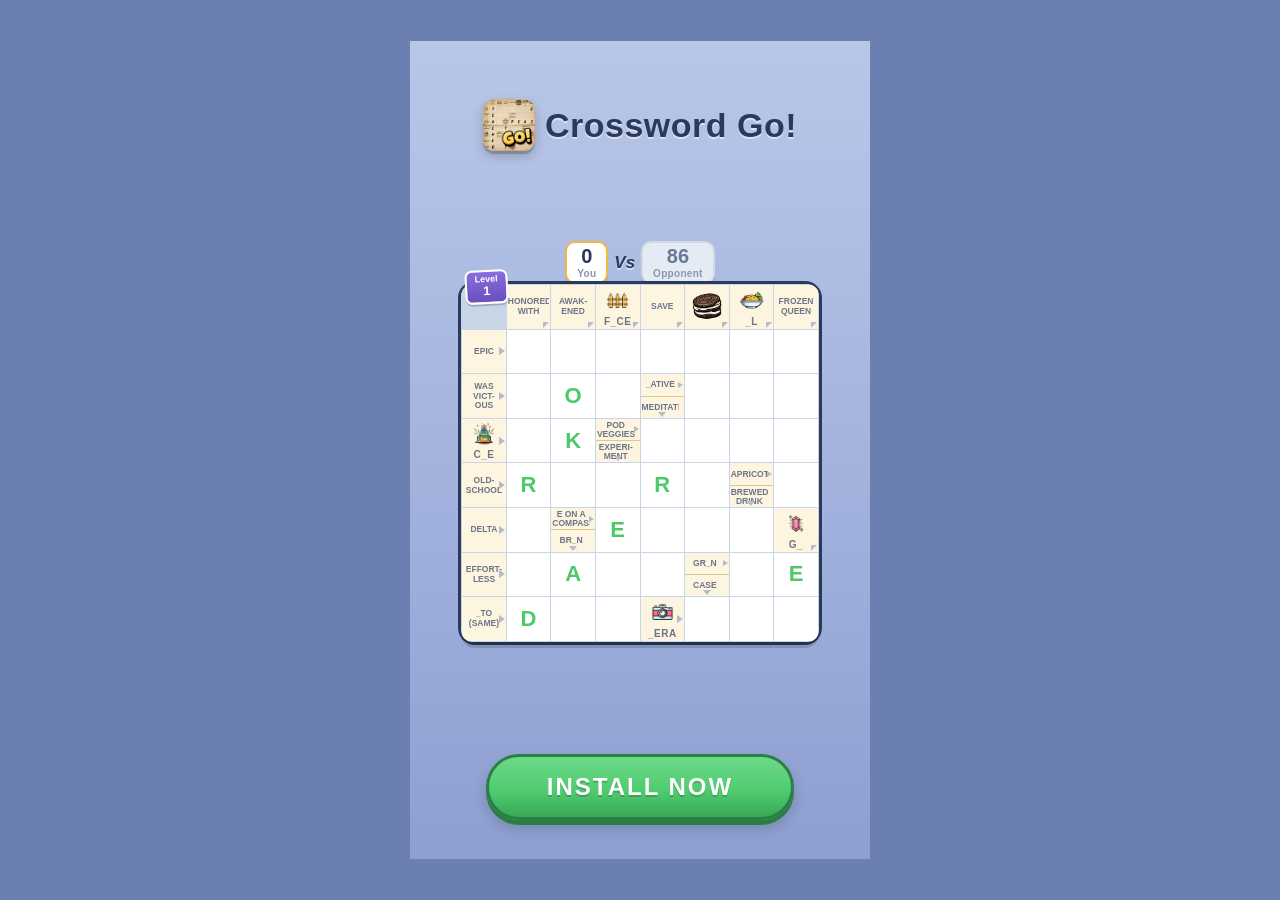
==== index.html @ e68d4ab0 "Fix v1 layout: bullet-proof intro video hide + bank/install gap - Intro overlay now defaults to disp" ====
<!doctype html>
<html lang="en">
<head>
<meta charset="utf-8">
<meta name="viewport" content="width=device-width, initial-scale=1, viewport-fit=cover, user-scalable=no">
<meta name="apple-mobile-web-app-capable" content="yes">
<title>Crossword Go</title>
<link rel="stylesheet" href="src/style.css">
</head>
<body>
<div id="app">
  <div id="stage">

    <!-- Top: just app icon + app name (compact branding strip) -->
    <div id="hud-top">
      <div class="brand">
        <img class="brand-logo" id="brand-logo" alt="" draggable="false">
        <div class="brand-name">Crossword Go!</div>
      </div>
    </div>

    <!-- Centered play area: score header → crossword grid → letter bank -->
    <div id="play-area">
      <div class="score-row">
        <div class="score-pill you">
          <div class="score-value" id="score-you">0</div>
          <div class="score-label">You</div>
        </div>
        <div class="vs">Vs</div>
        <div class="score-pill opp">
          <div class="score-value" id="score-opp">86</div>
          <div class="score-label">Opponent</div>
        </div>
      </div>
      <div id="grid-wrap">
        <div id="level-badge">Level<br><strong>1</strong></div>
        <div id="grid"></div>
      </div>
      <div id="bank"></div>
    </div>

    <!-- Persistent INSTALL NOW button (always visible — primary CTA) -->
    <button id="install-btn" aria-label="install">
      <span>INSTALL NOW</span>
    </button>

    <!-- Particle canvas overlay -->
    <canvas id="fx"></canvas>

    <!-- Tutorial finger -->
    <div id="finger" class="hidden">
      <svg viewBox="0 0 64 64" width="64" height="64">
        <path d="M22 18 L22 38 Q22 48 32 48 L40 48 Q48 48 48 40 L48 28 Q48 24 44 24 Q40 24 40 28 L40 22 Q40 18 36 18 Q32 18 32 22 L32 16 Q32 12 28 12 Q24 12 24 16 L24 32"
              fill="#fff8ea" stroke="#3a2410" stroke-width="2.5" stroke-linejoin="round"/>
        <path d="M24 16 Q24 14 26 14 Q28 14 28 16" stroke="#3a2410" stroke-width="1.5" fill="none"/>
      </svg>
    </div>

    <!-- Banners -->
    <div id="banner" class="hidden"></div>

    <!-- CTA overlay (final win-state takeover) -->
    <div id="cta" class="hidden">
      <div class="cta-card">
        <div class="cta-logo">Crossword <span>Go</span></div>
        <div class="cta-stars">★★★★★ <span class="rating">4.8</span></div>
        <div class="cta-social">10M+ players</div>
        <button id="cta-btn">DOWNLOAD FREE</button>
        <div class="cta-sub">Play 1000+ puzzles</div>
      </div>
    </div>

    <!-- Intro video overlay — plays once at boot, then the game starts.
         Default state: display:none (via base CSS). JS adds .active to show it
         only when an actual intro.mp4 is present. Drop a file at
         assets/video/intro.mp4 to enable; if missing, overlay stays hidden. -->
    <div id="intro-video">
      <video id="intro-video-el" muted playsinline preload="auto">
        <source src="assets/video/intro.mp4" type="video/mp4">
      </video>
      <button id="intro-skip" type="button" aria-label="skip intro">Skip ›</button>
    </div>

  </div>
</div>

<script type="module" src="src/main.js"></script>
</body>
</html>
---- src/style.css ----
/* Crossword Go playable — UI matching the real game (periwinkle + cream + gold tiles) */

* { box-sizing: border-box; margin: 0; padding: 0; -webkit-tap-highlight-color: transparent; user-select: none; }
html, body { width: 100%; height: 100%; overflow: hidden; touch-action: manipulation; background: #6b7fb0; font-family: -apple-system, BlinkMacSystemFont, "Nunito", "Segoe UI", Roboto, sans-serif; font-weight: 800; }

#app {
  position: fixed; inset: 0;
  display: flex; align-items: center; justify-content: center;
  background: #6b7fb0;
}

/* Portrait 9:16 letterbox — capped at phone-ish width so desktop preview matches mobile */
#stage {
  position: relative;
  width: min(100vw, calc(100vh * 9 / 16), 460px);
  aspect-ratio: 9 / 16;
  max-height: 100vh;
  background: linear-gradient(180deg, #b8c7e8 0%, #9eaedb 65%, #8d9fd0 100%);
  overflow: hidden;
  display: flex; flex-direction: column;
  justify-content: space-between;  /* hud-top → top, play-area → middle, install-btn → bottom */
  align-items: center;
  padding: 4% 4% 3%;
}

/* ---------- Top: just the brand (icon + app name), compact ---------- */
#hud-top {
  width: 100%;
  display: flex;
  flex-direction: column;
  align-items: center;
  padding: 2% 0 0;
  z-index: 3;
  min-width: 0;
  flex: 0 0 auto;
}

.brand {
  display: flex; align-items: center;
  gap: 10px;
}
.brand-logo {
  width: clamp(40px, 11vw, 52px);
  height: clamp(40px, 11vw, 52px);
  border-radius: 22%;
  box-shadow: 0 3px 0 rgba(0,0,0,0.18), 0 5px 12px rgba(0,0,0,0.2);
  object-fit: cover;
  display: block;
}
.brand-logo[src=""], .brand-logo:not([src]) { display: none; }
.brand-name {
  font-size: clamp(26px, 7.5vw, 34px);
  font-weight: 900;
  color: #2a3a5a;
  letter-spacing: 0.5px;
  text-shadow: 0 2px 0 rgba(255,255,255,0.5);
  line-height: 1;
}

/* Score pills — sits as a header above the grid */
.score-row {
  display: flex; align-items: center; justify-content: center;
  gap: 6px;
  min-width: 0;
  width: 100%;
}
.score-pill {
  background: #ffffff;
  border-radius: 10px;
  padding: 3px 10px 3px;
  text-align: center;
  border: 2px solid #f5b740;
  box-shadow: 0 2px 0 rgba(0,0,0,0.12);
  min-width: 0;
  flex: 0 1 auto;
}
.score-pill.opp {
  background: #e4ebf5;
  border-color: rgba(0,0,0,0.08);
}
.score-value {
  font-size: clamp(14px, 4.2vw, 20px);
  color: #2a3a5a;
  font-weight: 900;
  line-height: 1.05;
}
.score-pill.opp .score-value { color: #6a7a96; }
.score-label {
  font-size: clamp(8px, 2vw, 10px);
  color: #8a96b0;
  font-weight: 800;
  letter-spacing: 0.3px;
  margin-top: 1px;
}
.vs {
  font-size: clamp(13px, 3.6vw, 17px);
  font-weight: 900;
  color: #2a3a5a;
  font-style: italic;
  text-shadow: 0 2px 0 rgba(255,255,255,0.5);
  flex-shrink: 0;
}

/* ---------- Grid wrap + Level badge ---------- */
/* Play area: score header + grid + bank as one cohesive block, centered by
   stage's justify-content: space-between. */
#play-area {
  width: 100%;
  display: flex;
  flex-direction: column;
  align-items: center;
  gap: 2.5%;
  flex: 0 0 auto;
}

#grid-wrap {
  position: relative;
  width: 100%;
  aspect-ratio: 1 / 1;
  border-radius: 14px;
  background: #fff;
  box-shadow: 0 6px 0 rgba(0,0,0,0.15), 0 0 0 3px #2a3a5a;
  overflow: visible;
  flex: 0 0 auto;
}

#level-badge {
  position: absolute;
  left: 4px; top: -14px;
  background: linear-gradient(180deg, #8a6ddf 0%, #6a4dbf 100%);
  color: #fff;
  font-size: clamp(7px, 1.7vw, 9px);
  font-weight: 800;
  padding: 3px 8px 4px;
  border-radius: 7px;
  text-align: center;
  border: 2px solid #fff;
  box-shadow: 0 2px 0 rgba(0,0,0,0.2);
  transform: rotate(-3deg);
  z-index: 3;
  line-height: 1;
}
#level-badge strong { font-size: 1.4em; display: block; margin-top: 1px; }

#grid {
  position: absolute; inset: 0;
  display: grid;
  /* minmax(0, 1fr) forces equal columns regardless of cell content min-width — prevents overflow */
  grid-template-columns: repeat(8, minmax(0, 1fr));
  grid-template-rows: repeat(8, minmax(0, 1fr));
  gap: 1px;
  background: #c8d4e8;
  padding: 1px;
  border-radius: 12px;
  overflow: hidden;
}

/* Particle canvas overlay covers stage */
#fx {
  position: absolute; inset: 0;
  pointer-events: none;
  width: 100%; height: 100%;
  z-index: 20;
}

/* ---------- Cells ---------- */
.cell {
  position: relative;
  background: #ffffff;
  display: flex; align-items: center; justify-content: center;
  font-weight: 900;
  font-size: clamp(14px, 4.2vw, 22px);
  color: #1f2a44;
  transition: background-color 120ms ease;
  /* Critical: must allow shrinking inside the grid track to honor minmax(0, 1fr) */
  min-width: 0; min-height: 0;
  overflow: hidden;
}
.cell.empty   { background: #ffffff; }
.cell.block   { background: transparent; }
.cell.clue-text, .cell.clue-icon {
  background: #fdf5e0;
  font-size: clamp(5.5px, 1.45vw, 8.5px);
  font-weight: 800;
  color: #6c7588;
  line-height: 1.05;
  text-align: center;
  padding: 2px 1px;
  text-transform: uppercase;
  letter-spacing: 0;
}
.cell.clue-text { flex-direction: column; }
.cell.clue-icon {
  padding: 2px;
  font-size: 0;
  display: flex; flex-direction: column; align-items: center; justify-content: center;
}
.cell.clue-icon .icon-wrap { flex: 1; width: 100%; display: flex; align-items: center; justify-content: center; min-height: 0; }
.cell.clue-icon svg,
.cell.clue-icon .icon-img { width: 100%; height: 100%; max-height: 100%; display: block; object-fit: contain; }
.cell.clue-icon .clue-hint {
  font-size: clamp(7px, 1.7vw, 10px);
  font-weight: 800;
  color: #6c7588;
  letter-spacing: 0.5px;
  margin-top: 1px;
  line-height: 1;
}

/* Multi-line clue: each spec line renders as one row — never wraps further.
   If a single spec line is too wide for the cell, it gets clipped (intentional —
   we control breakpoints via config, not via the browser). */
.cell.clue-text .clue-line {
  display: block;
  white-space: nowrap;
  overflow: hidden;
  max-width: 100%;
}
.cell.clue-text .clue-line + .clue-line {
  margin-top: 1px;
}

/* Multi-clue cell: two clues stacked vertically with a divider line.
   Each part has its own direction arrow. */
.cell.clue-text.multi {
  padding: 0;
  flex-direction: column;
  align-items: stretch;
  justify-content: stretch;
}
.cell.clue-text .clue-part {
  flex: 1 1 0;
  display: flex; flex-direction: column;
  align-items: center; justify-content: center;
  padding: 2px 5px 2px 1px;
  position: relative;
  width: 100%;
  min-height: 0;
  overflow: hidden;
}
.cell.clue-text .clue-part + .clue-part {
  border-top: 1px solid #d9c98a;
}
.cell.clue-text .clue-part.clue-right::after {
  content: "";
  position: absolute;
  right: 1px; top: 50%;
  transform: translateY(-50%);
  width: 0; height: 0;
  border-style: solid;
  border-width: 3px 0 3px 5px;
  border-color: transparent transparent transparent #b4bccc;
  pointer-events: none;
}
.cell.clue-text .clue-part.clue-down::after {
  content: "";
  position: absolute;
  bottom: 1px; left: 50%;
  transform: translateX(-50%);
  width: 0; height: 0;
  border-style: solid;
  border-width: 5px 4px 0 4px;
  border-color: #b4bccc transparent transparent transparent;
  pointer-events: none;
}

/* Direction triangle markers on clue cells (filled corner arrow) */
.cell.clue-down::after,
.cell.clue-right::after {
  content: "";
  position: absolute;
  width: 0; height: 0;
  border-style: solid;
  pointer-events: none;
}
.cell.clue-down::after {
  bottom: 1px; right: 1px;
  border-width: 6px 6px 0 0;
  border-color: #b4bccc transparent transparent transparent;
}
.cell.clue-right::after {
  top: 50%; right: 1px;
  transform: translateY(-50%);
  border-width: 4px 0 4px 6px;
  border-color: transparent transparent transparent #b4bccc;
}

/* Letter states */
.cell.placed   { background: #ffffff; color: #1f2a44; animation: cellPop 320ms cubic-bezier(0.25, 1.5, 0.5, 1); }
.cell.target   { background: #e4e8f5; }
.cell.target.empty { background: #e4e8f5; }
/* Solved cell inside a target row — gold gradient + green outer ring (continuous along the row) */
.cell.target.placed {
  background: linear-gradient(180deg, #ffd866 0%, #f5b740 55%, #e89c20 100%);
  color: #2a1a08;
  box-shadow: inset 0 0 0 1px rgba(154, 90, 42, 0.6), 0 0 0 2px #6ed98a;
  z-index: 2;
}

/* Spotlight: while solving, dim every cell that isn't in the active target's ROW.
   That keeps adjacent hints + clue cells readable so the user can see context,
   while still dramatically focusing attention on the row to fill. */
#grid.solving .cell:not(.active-row) {
  opacity: 0.4;
  transition: opacity 240ms ease;
}
#grid.solving .cell.active-row {
  opacity: 1;
  transition: opacity 240ms ease;
}
/* Active EMPTY target cells get a soft pulse so the gaps stand out even more. */
#grid.solving .cell.active-target.empty {
  background: #cdd9f4;
  animation: activePulse 1.4s ease-in-out infinite;
}
@keyframes activePulse {
  0%, 100% { box-shadow: inset 0 0 0 0 rgba(72, 110, 220, 0); }
  50%      { box-shadow: inset 0 0 0 3px rgba(72, 110, 220, 0.55); }
}
.cell.hint     { color: #4ec96a; }
.cell.wrong    { background: #ffb4b4 !important; animation: cellShake 320ms ease; }
.cell.cascade-hit { background: #d4f5dc; color: #2a8044; animation: cellCascade 420ms cubic-bezier(0.25, 1.6, 0.5, 1); }
.cell.row-glow { background: #fff2a8; }

/* +N corner badge floating on target row's last cell */
.corner-badge {
  position: absolute;
  top: -4px; right: -8px;
  background: #4ec96a;
  color: #fff;
  font-size: clamp(10px, 2.6vw, 14px);
  font-weight: 900;
  padding: 1px 6px;
  border-radius: 8px;
  border: 2px solid #fff;
  box-shadow: 0 2px 0 #2a8044;
  z-index: 4;
  opacity: 0;
  transform: scale(0.4) rotate(-12deg);
  transition: opacity 280ms ease, transform 280ms cubic-bezier(0.25, 1.6, 0.5, 1);
}
.corner-badge.show { opacity: 1; transform: scale(1) rotate(0deg); }

@keyframes cellPop {
  0%   { transform: scale(0.4); opacity: 0; }
  60%  { transform: scale(1.18); opacity: 1; }
  100% { transform: scale(1); }
}
@keyframes cellCascade {
  0%   { transform: scale(0.3) rotate(-8deg); background: #8ee2a0; }
  50%  { transform: scale(1.2); }
  100% { transform: scale(1); }
}
@keyframes cellShake {
  0%, 100% { transform: translateX(0); }
  20% { transform: translateX(-4px); }
  40% { transform: translateX(4px); }
  60% { transform: translateX(-3px); }
  80% { transform: translateX(3px); }
}

/* ---------- Letter bank ---------- */
#bank {
  width: 100%;
  display: flex; align-items: center; justify-content: center;
  gap: 1.4%;
  padding: 2% 1% 0;
  flex: 0 0 auto;
  z-index: 2;
  flex-wrap: nowrap;
  min-height: 0;
}
.tile {
  /* Sized to fit up to 8 tiles in a row inside the capped stage */
  flex: 0 0 auto;
  width: clamp(30px, 9.5vw, 46px);
  aspect-ratio: 1;
  background: linear-gradient(180deg, #ffe79a 0%, #f5b740 60%, #e89c20 100%);
  border: 3px solid #9a5a2a;
  border-radius: 9px;
  box-shadow:
    0 4px 0 #9a5a2a,
    0 6px 10px rgba(0,0,0,0.18),
    inset 0 -3px 0 rgba(0,0,0,0.12),
    inset 0 2px 0 rgba(255,255,255,0.4);
  display: flex; align-items: center; justify-content: center;
  font-size: clamp(15px, 4.6vw, 24px);
  font-weight: 900;
  color: #3a2614;
  cursor: pointer;
  text-shadow: 0 1px 0 rgba(255,255,255,0.3);
  transition: transform 100ms ease, opacity 160ms ease;
}
.tile.gone { transform: scale(0); opacity: 0; pointer-events: none; }
.tile.bot-hand { transform: translateY(-12px) scale(1.05); }
.tile.dragging-src { opacity: 0.18; }
.tile:active { transform: translateY(3px); box-shadow: 0 2px 0 #9a5a2a, 0 4px 6px rgba(0,0,0,0.18); }

/* Bank refresh entrance/exit */
.tile.enter { transform: translateY(40px) scale(0.6); opacity: 0; transition: transform 320ms cubic-bezier(0.25, 1.6, 0.5, 1), opacity 200ms ease; }
.tile.exit  { transform: translateY(-40px) scale(0.4); opacity: 0; transition: transform 220ms ease, opacity 200ms ease; }

/* Ghost tile follows pointer / demos */
.tile.ghost {
  position: fixed;
  pointer-events: none;
  z-index: 100;
  transform: scale(1.15) translateY(-6px);
  transition: transform 80ms ease;
  filter: drop-shadow(0 10px 12px rgba(0,0,0,0.35));
}
.tile.ghost.demo { opacity: 0.85; z-index: 28; }

/* Hover highlight on cell while dragging over */
.cell.letter.hover {
  background: #fff2a8 !important;
  box-shadow: inset 0 0 0 4px #6ed98a;
  transition: none;
}

/* ---------- Persistent INSTALL NOW button (primary CTA, pinned to bottom) ---------- */
#install-btn {
  display: block;
  width: 86%;
  margin: clamp(8px, 2.5vw, 16px) auto 0;   /* explicit gap above so it can't touch the bank */
  padding: clamp(11px, 3vw, 16px) clamp(12px, 4vw, 18px);
  font-size: clamp(18px, 5.4vw, 24px);
  font-weight: 900;
  color: #fff;
  background: linear-gradient(180deg, #6ed98a 0%, #4fcc70 55%, #3aa858 100%);
  border: 3px solid #2a8044;
  border-radius: 999px;
  box-shadow: 0 5px 0 #2a8044, 0 8px 14px rgba(0,0,0,0.18);
  letter-spacing: 2px;
  cursor: pointer;
  z-index: 3;
  animation: installPulse 1.2s ease-in-out infinite;
  text-shadow: 0 2px 0 rgba(0,0,0,0.18);
  flex: 0 0 auto;
}
#install-btn:active {
  transform: translateY(3px);
  box-shadow: 0 2px 0 #2a8044, 0 4px 6px rgba(0,0,0,0.18);
}
@keyframes installPulse {
  0%, 100% { transform: scale(1); }
  50%      { transform: scale(1.03); }
}

/* ---------- Tutorial finger ---------- */
#finger {
  position: absolute;
  width: 64px; height: 64px;
  pointer-events: none;
  z-index: 30;
  transition: none;
  filter: drop-shadow(0 4px 5px rgba(0,0,0,0.35));
  transform-origin: 30% 10%;
  animation: fingerTap 0.9s ease-in-out infinite;
}
#finger.hidden { display: none; }
@keyframes fingerTap {
  0%, 100% { transform: translate(-30%, -10%) scale(1); }
  50%      { transform: translate(-30%, -10%) scale(0.9); }
}

/* ---------- Banners ---------- */
#banner {
  position: absolute; left: 50%; top: 38%;
  transform: translate(-50%, -50%);
  font-size: clamp(20px, 6.5vw, 34px);
  font-weight: 900;
  color: #fff;
  text-shadow:
    -2.5px -2.5px 0 #c8742a, 2.5px -2.5px 0 #c8742a, -2.5px 2.5px 0 #c8742a, 2.5px 2.5px 0 #c8742a,
    0 5px 0 rgba(0,0,0,0.35);
  letter-spacing: 2px;
  text-align: center;
  z-index: 40;
  animation: bannerIn 480ms cubic-bezier(0.2, 1.6, 0.4, 1);
  white-space: normal;
  max-width: 88%;
  line-height: 1.05;
}
#banner.hidden { display: none; }
#banner .sub {
  display: block; font-size: 0.45em; margin-top: 0.4em; letter-spacing: 4px;
}
@keyframes bannerIn {
  0%   { transform: translate(-50%, -50%) scale(0.3) rotate(-6deg); opacity: 0; }
  60%  { transform: translate(-50%, -50%) scale(1.05) rotate(1.5deg); opacity: 1; }
  100% { transform: translate(-50%, -50%) scale(1) rotate(0deg); }
}

/* ---------- +N popups ---------- */
.pop {
  position: absolute;
  pointer-events: none;
  font-size: clamp(16px, 4.5vw, 28px);
  font-weight: 900;
  color: #4ec96a;
  text-shadow: -2px -2px 0 #fff, 2px -2px 0 #fff, -2px 2px 0 #fff, 2px 2px 0 #fff, 0 4px 0 rgba(0,0,0,0.25);
  z-index: 25;
  animation: popFloat 900ms ease-out forwards;
}
@keyframes popFloat {
  0%   { transform: translate(-50%, -50%) scale(0.4); opacity: 0; }
  25%  { transform: translate(-50%, -90%) scale(1.2); opacity: 1; }
  100% { transform: translate(-50%, -160%) scale(1); opacity: 0; }
}

/* ---------- CTA overlay ---------- */
#cta {
  position: absolute; inset: 0;
  background: rgba(20, 32, 60, 0.55);
  display: flex; align-items: center; justify-content: center;
  z-index: 50;
  animation: ctaFadeIn 280ms ease;
  cursor: pointer;
}
#cta.hidden { display: none; }
@keyframes ctaFadeIn { from { opacity: 0; } to { opacity: 1; } }
.cta-card {
  width: 80%;
  background: #fff8ea;
  border-radius: 22px;
  padding: 8% 6%;
  text-align: center;
  border: 4px solid #2a3a5a;
  box-shadow: 0 8px 0 rgba(0,0,0,0.3);
  animation: ctaPop 380ms cubic-bezier(0.2, 1.6, 0.4, 1);
}
@keyframes ctaPop {
  0%   { transform: scale(0.5); }
  60%  { transform: scale(1.06); }
  100% { transform: scale(1); }
}
.cta-logo { font-size: clamp(22px, 6vw, 34px); font-weight: 900; color: #2a3a5a; }
.cta-logo span { color: #f5b740; }
.cta-logo-img { width: 70%; max-height: 80px; object-fit: contain; display: block; margin: 0 auto; }
.cta-app-icon {
  width: clamp(72px, 22vw, 110px); height: clamp(72px, 22vw, 110px);
  border-radius: 22%;
  display: block; margin: 0 auto 10px;
  box-shadow: 0 4px 0 rgba(0,0,0,0.2), 0 6px 16px rgba(0,0,0,0.2);
  object-fit: cover;
}
.cta-stars { color: #f5b740; font-size: clamp(16px, 4vw, 22px); margin-top: 6px; font-weight: 800; }
.cta-stars .rating { color: #444; margin-left: 6px; }
.cta-social { color: #555; font-size: clamp(11px, 2.6vw, 14px); margin-top: 4px; }
#cta-btn {
  display: block; width: 100%;
  margin-top: 16px;
  padding: 5% 0;
  font-size: clamp(18px, 5.5vw, 26px);
  font-weight: 900;
  color: #fff;
  background: linear-gradient(180deg, #6ed98a 0%, #4fcc70 60%, #3aa858 100%);
  border: 3px solid #2a8044;
  border-radius: 14px;
  box-shadow: 0 5px 0 #2a8044;
  letter-spacing: 2px;
  cursor: pointer;
  animation: ctaPulse 1.1s ease-in-out infinite;
}
#cta-btn:active { transform: translateY(3px); box-shadow: 0 2px 0 #2a8044; }
@keyframes ctaPulse {
  0%, 100% { transform: scale(1); }
  50%      { transform: scale(1.04); }
}
.cta-sub { color: #777; font-size: clamp(10px, 2.4vw, 13px); margin-top: 10px; }

/* Shake whole stage on bot wrong */
#stage.shake { animation: stageShake 360ms ease; }
@keyframes stageShake {
  0%, 100% { transform: translateX(0); }
  15%      { transform: translateX(-6px) rotate(-0.5deg); }
  30%      { transform: translateX(6px) rotate(0.5deg); }
  45%      { transform: translateX(-5px); }
  60%      { transform: translateX(5px); }
  80%      { transform: translateX(-3px); }
}

/* ---------- Intro video overlay ----------
   Hidden by default (display: none). JS adds .active to reveal — this way the
   skip button can never leak through before JS runs or if the video file is
   missing. */
#intro-video { display: none; }
#intro-video.active {
  display: flex;
  position: absolute; inset: 0;
  z-index: 100;
  background: #000;
  align-items: center; justify-content: center;
  overflow: hidden;
  cursor: pointer;
}
#intro-video-el {
  width: 100%; height: 100%;
  object-fit: cover;
  display: block;
  background: #000;
}
#intro-skip {
  position: absolute;
  bottom: 4%; right: 4%;
  z-index: 101;
  background: rgba(0,0,0,0.5);
  color: #fff;
  border: 2px solid rgba(255,255,255,0.7);
  border-radius: 999px;
  padding: 6px 14px;
  font-size: clamp(12px, 3vw, 14px);
  font-weight: 800;
  letter-spacing: 1px;
  cursor: pointer;
  font-family: inherit;
}
#intro-skip:active { transform: translateY(1px); }
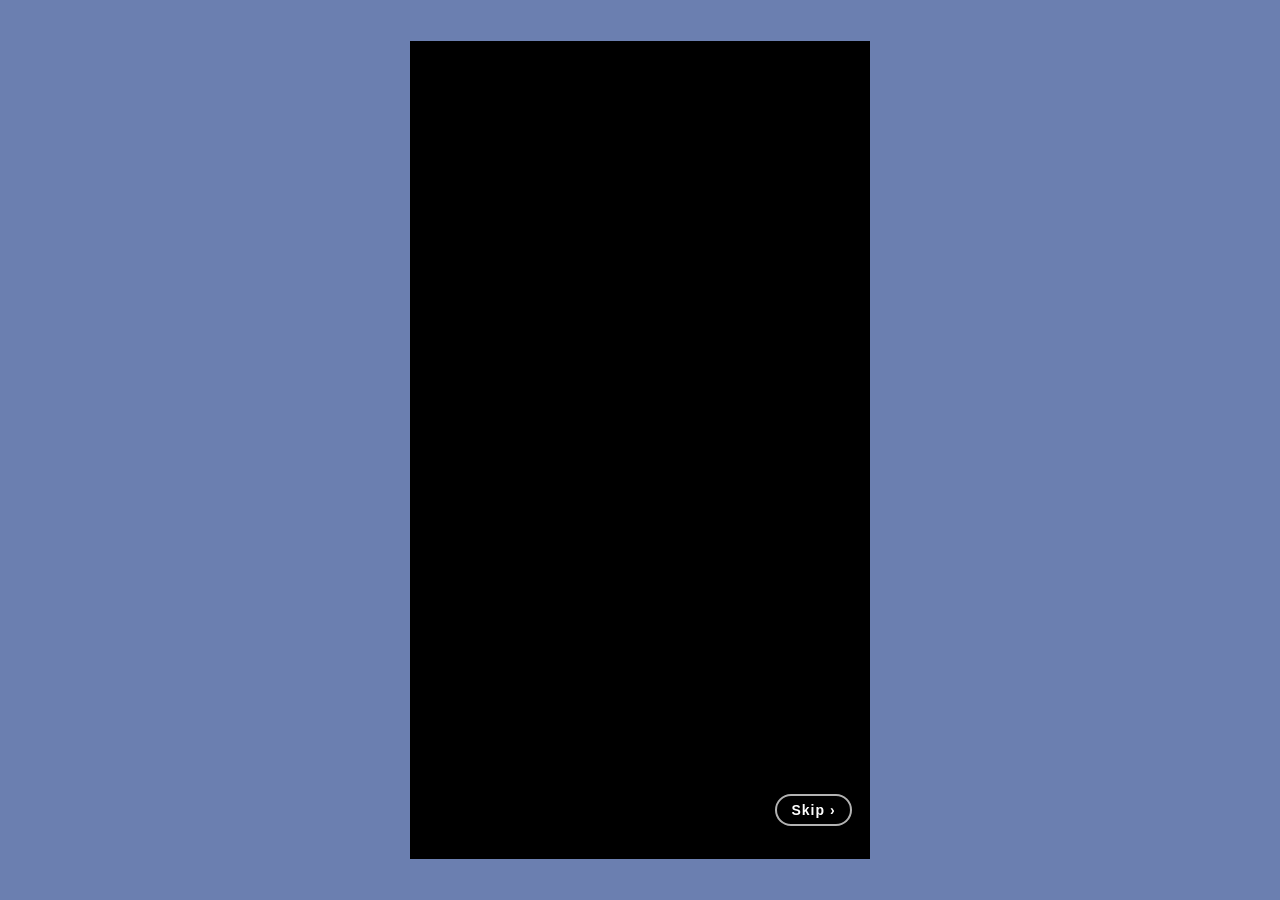
==== commit e97cc3e4: "Add loading screen + optimized intro video - Loading screen overlay on both variants — fades out as " ====
--- a/index.html
+++ b/index.html
@@ -5,11 +5,27 @@
 <meta name="viewport" content="width=device-width, initial-scale=1, viewport-fit=cover, user-scalable=no">
 <meta name="apple-mobile-web-app-capable" content="yes">
 <title>Crossword Go</title>
+<script>
+  // Variant router: ?variant=snake → snake folder. Runs BEFORE styles/scripts load.
+  (function () {
+    var p = new URLSearchParams(location.search);
+    if (p.get('variant') === 'snake') {
+      var base = location.pathname.replace(/[^\/]*$/, '');
+      location.replace(base + 'snake/' + location.hash);
+    }
+  })();
+</script>
 <link rel="stylesheet" href="src/style.css">
 </head>
 <body>
 <div id="app">
   <div id="stage">
+
+    <!-- Initial loading screen — shown until assets are ready, then faded out. -->
+    <div id="loading-screen">
+      <div class="loader-spinner"></div>
+      <div class="loader-label">LOADING</div>
+    </div>
 
     <!-- Top: just app icon + app name (compact branding strip) -->
     <div id="hud-top">
--- a/src/style.css
+++ b/src/style.css
@@ -617,3 +617,39 @@
   font-family: inherit;
 }
 #intro-skip:active { transform: translateY(1px); }
+
+/* ---------- Initial loading screen ----------
+   Visible by default; JS adds .done to fade it out once assets are ready. */
+#loading-screen {
+  position: absolute; inset: 0;
+  z-index: 200;
+  background: linear-gradient(180deg, #6b7fb0 0%, #4a5e90 100%);
+  display: flex;
+  flex-direction: column;
+  align-items: center;
+  justify-content: center;
+  gap: 18px;
+  transition: opacity 320ms ease;
+}
+#loading-screen.done {
+  opacity: 0;
+  pointer-events: none;
+}
+.loader-spinner {
+  width: 56px;
+  height: 56px;
+  border: 5px solid rgba(255,255,255,0.22);
+  border-top-color: #f5b740;
+  border-radius: 50%;
+  animation: loaderSpin 0.9s linear infinite;
+}
+@keyframes loaderSpin {
+  to { transform: rotate(360deg); }
+}
+.loader-label {
+  color: #fff;
+  font-weight: 900;
+  font-size: clamp(14px, 4vw, 18px);
+  letter-spacing: 4px;
+  text-shadow: 0 2px 0 rgba(0,0,0,0.18);
+}
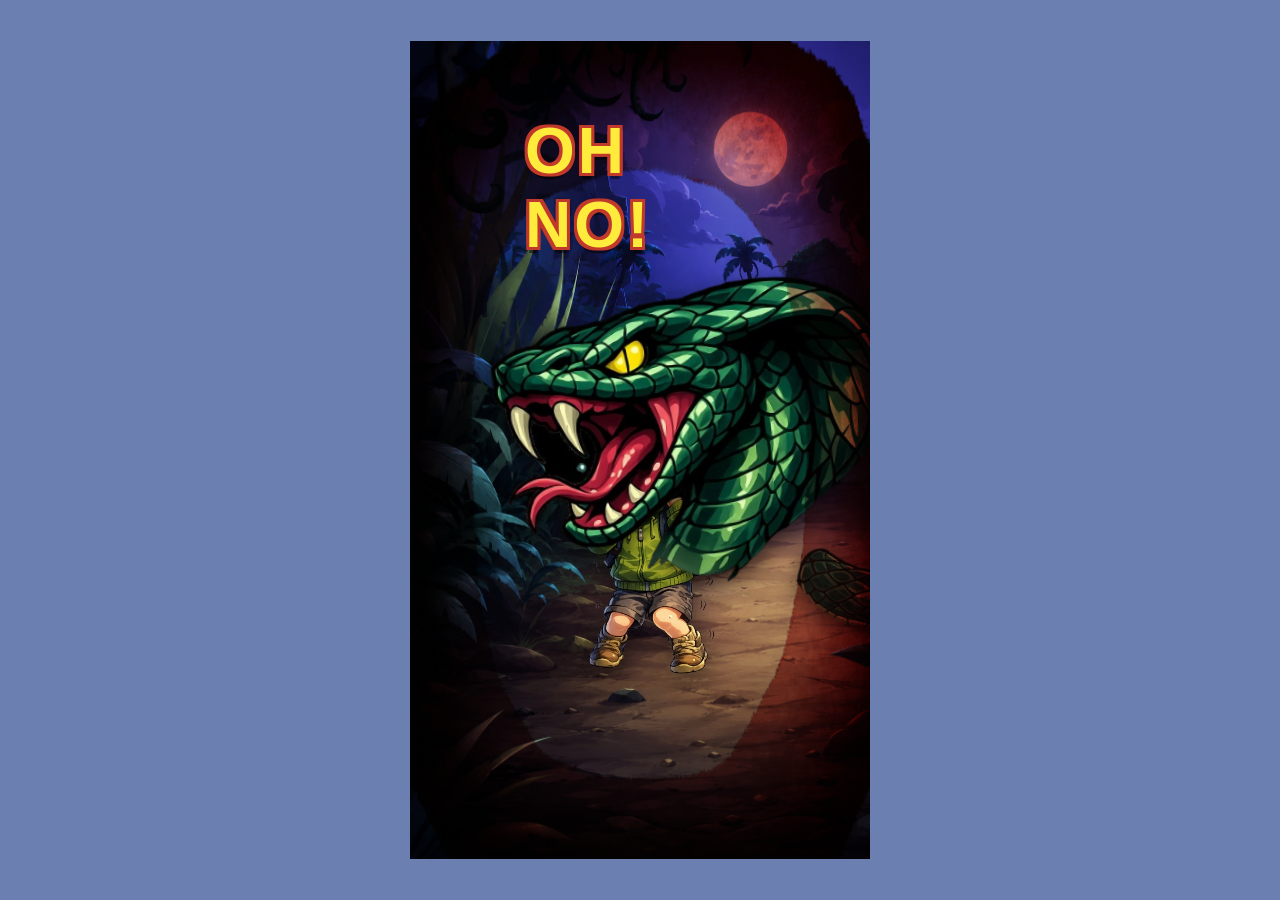
==== commit 699820a1: "Add loading screen to snake variant Mirrors deploy e97cc3e — initial loader fades out as soon as det" ====
--- a/index.html
+++ b/index.html
@@ -5,34 +5,58 @@
 <meta name="viewport" content="width=device-width, initial-scale=1, viewport-fit=cover, user-scalable=no">
 <meta name="apple-mobile-web-app-capable" content="yes">
 <title>Crossword Go</title>
-<script>
-  // Variant router: ?variant=snake → snake folder. Runs BEFORE styles/scripts load.
-  (function () {
-    var p = new URLSearchParams(location.search);
-    if (p.get('variant') === 'snake') {
-      var base = location.pathname.replace(/[^\/]*$/, '');
-      location.replace(base + 'snake/' + location.hash);
-    }
-  })();
-</script>
 <link rel="stylesheet" href="src/style.css">
 </head>
 <body>
 <div id="app">
   <div id="stage">
 
-    <!-- Initial loading screen — shown until assets are ready, then faded out. -->
+    <!-- Initial loading screen — shown until scene assets are ready. -->
     <div id="loading-screen">
       <div class="loader-spinner"></div>
       <div class="loader-label">LOADING</div>
     </div>
 
-    <!-- Top: just app icon + app name (compact branding strip) -->
-    <div id="hud-top">
-      <div class="brand">
-        <img class="brand-logo" id="brand-logo" alt="" draggable="false">
-        <div class="brand-name">Crossword Go!</div>
+    <!-- Persistent top-strip scene: snake creeping toward hero. -->
+    <div id="save-scene">
+      <div class="scene-bg"></div>
+      <div class="scene-hero">
+        <img class="hero-sprite hero-scared" src="assets/scene/hero_scared.png" alt="" draggable="false">
+        <img class="hero-sprite hero-brave"  src="assets/scene/hero_brave.png"  alt="" draggable="false">
+        <img class="hero-sprite hero-safe"   src="assets/scene/hero_safe.png"   alt="" draggable="false">
       </div>
+      <div class="scene-snake">
+        <div class="snake-head-wrap">
+          <img class="snake-head head-normal" src="assets/scene/snake_head.png"        alt="" draggable="false">
+          <img class="snake-head head-recoil" src="assets/scene/snake_head_recoil.png" alt="" draggable="false">
+        </div>
+        <img class="snake-body snake-body-1" src="assets/scene/snake_body.png" alt="" draggable="false">
+        <img class="snake-body snake-body-2" src="assets/scene/snake_body.png" alt="" draggable="false">
+        <img class="snake-body snake-body-3" src="assets/scene/snake_body.png" alt="" draggable="false">
+        <img class="snake-body snake-body-4" src="assets/scene/snake_body.png" alt="" draggable="false">
+        <img class="snake-body snake-body-5" src="assets/scene/snake_body.png" alt="" draggable="false">
+        <img class="snake-tail"             src="assets/scene/snake_tail.png" alt="" draggable="false">
+      </div>
+      <div class="scene-vignette"></div>
+    </div>
+
+    <!-- Three-act cinematics: full-bleed overlays that appear at game start (intro) and at all-kills (outro). -->
+    <div id="intro-cinematic" class="cine hidden">
+      <div class="cine-bg"></div>
+      <img class="cine-hero" src="assets/scene/hero_scared.png" alt="" draggable="false">
+      <img class="cine-snake-head"  src="assets/scene/snake_head.png" alt="" draggable="false">
+      <img class="cine-snake-body4" src="assets/scene/snake_body.png" alt="" draggable="false">
+      <img class="cine-snake-body3" src="assets/scene/snake_body.png" alt="" draggable="false">
+      <img class="cine-snake-body2" src="assets/scene/snake_body.png" alt="" draggable="false">
+      <img class="cine-snake-body1" src="assets/scene/snake_body.png" alt="" draggable="false">
+      <div class="cine-vignette"></div>
+      <div class="cine-text" id="intro-text">OH NO!</div>
+    </div>
+
+    <div id="outro-cinematic" class="cine hidden">
+      <div class="cine-bg cine-bg-bright"></div>
+      <img class="cine-hero cine-hero-safe" src="assets/scene/hero_safe.png" alt="" draggable="false">
+      <div class="cine-text cine-text-win" id="outro-text">YOU SAVED HIM!</div>
     </div>
 
     <!-- Centered play area: score header → crossword grid → letter bank -->
@@ -55,10 +79,6 @@
       <div id="bank"></div>
     </div>
 
-    <!-- Persistent INSTALL NOW button (always visible — primary CTA) -->
-    <button id="install-btn" aria-label="install">
-      <span>INSTALL NOW</span>
-    </button>
 
     <!-- Particle canvas overlay -->
     <canvas id="fx"></canvas>
@@ -86,17 +106,6 @@
       </div>
     </div>
 
-    <!-- Intro video overlay — plays once at boot, then the game starts.
-         Default state: display:none (via base CSS). JS adds .active to show it
-         only when an actual intro.mp4 is present. Drop a file at
-         assets/video/intro.mp4 to enable; if missing, overlay stays hidden. -->
-    <div id="intro-video">
-      <video id="intro-video-el" muted playsinline preload="auto">
-        <source src="assets/video/intro.mp4" type="video/mp4">
-      </video>
-      <button id="intro-skip" type="button" aria-label="skip intro">Skip ›</button>
-    </div>
-
   </div>
 </div>
 
--- a/src/style.css
+++ b/src/style.css
@@ -18,43 +18,325 @@
   background: linear-gradient(180deg, #b8c7e8 0%, #9eaedb 65%, #8d9fd0 100%);
   overflow: hidden;
   display: flex; flex-direction: column;
-  justify-content: space-between;  /* hud-top → top, play-area → middle, install-btn → bottom */
+  justify-content: flex-start;     /* stack from top, no extra space between children */
   align-items: center;
-  padding: 4% 4% 3%;
-}
-
-/* ---------- Top: just the brand (icon + app name), compact ---------- */
-#hud-top {
+  gap: 3%;                          /* small gap between scene and play-area */
+  padding: 1% 4% 1%;
+}
+
+/* ---------- Top: "Save the Hero" scene ---------- */
+#save-scene {
+  position: relative;
   width: 100%;
-  display: flex;
-  flex-direction: column;
-  align-items: center;
-  padding: 2% 0 0;
+  height: 34%;
+  flex: 0 0 auto;
   z-index: 3;
   min-width: 0;
+  overflow: hidden;
+  border-radius: 12px;
+  margin-top: 0;
+  box-shadow: 0 4px 0 rgba(0,0,0,0.22), 0 0 0 2px rgba(0,0,0,0.4);
+  background: #0e1224;
+}
+
+#save-scene .scene-bg {
+  position: absolute; inset: 0;
+  background-image: url('../assets/scene/bg_scene.jpg');
+  background-size: cover;
+  background-position: center 65%;
+  filter: saturate(1.05);
+}
+
+#save-scene::after {
+  content: "";
+  position: absolute; inset: 0;
+  background: radial-gradient(ellipse at 30% 80%, rgba(255,200,140,0.18), transparent 60%);
+  pointer-events: none;
+}
+
+/* ---------- Hero (left side of strip) ---------- */
+#save-scene .scene-hero {
+  position: absolute;
+  left: 1%;
+  bottom: -10%;
+  width: 28%;
+  height: 135%;
+  z-index: 3;
+  pointer-events: none;
+}
+#save-scene .hero-sprite {
+  position: absolute;
+  left: 0; bottom: 0;
+  width: 100%;
+  height: 100%;
+  object-fit: contain;
+  object-position: bottom;
+  opacity: 0;
+  transition: opacity 320ms ease;
+  filter: drop-shadow(0 4px 8px rgba(0,0,0,0.45));
+}
+#save-scene .hero-sprite.show { opacity: 1; }
+
+/* ---------- Snake ---------- */
+/* Layout: head anchored near hero (left side of strip), body chains rightward,
+   tail extends off-screen. Snake group translates RIGHT on each kill (retreats).
+   Body-1 has a negative translateY so it visually attaches to the head's NECK
+   (upper-right of head sprite, not its center). Each subsequent segment is a bit
+   smaller — gives the snake a sense of receding into the distance. */
+#save-scene .scene-snake {
+  position: absolute;
+  left: 26%;
+  right: -8%;                   /* slight overhang so tail extends partly off-screen */
+  top: 50%;
+  height: 100%;
+  z-index: 4;
+  transform: translate(0%, -50%);
+  transition: transform 320ms cubic-bezier(0.34, 1.4, 0.5, 1);
+  pointer-events: none;
+  display: flex;
+  align-items: center;
+  justify-content: flex-start;
+  filter: drop-shadow(0 6px 6px rgba(0,0,0,0.5));
+}
+#save-scene .scene-snake img,
+#save-scene .scene-snake .snake-head-wrap {
+  display: block;
   flex: 0 0 auto;
-}
-
-.brand {
-  display: flex; align-items: center;
-  gap: 10px;
-}
-.brand-logo {
-  width: clamp(40px, 11vw, 52px);
-  height: clamp(40px, 11vw, 52px);
-  border-radius: 22%;
-  box-shadow: 0 3px 0 rgba(0,0,0,0.18), 0 5px 12px rgba(0,0,0,0.2);
-  object-fit: cover;
-  display: block;
-}
-.brand-logo[src=""], .brand-logo:not([src]) { display: none; }
-.brand-name {
-  font-size: clamp(26px, 7.5vw, 34px);
-  font-weight: 900;
-  color: #2a3a5a;
-  letter-spacing: 0.5px;
-  text-shadow: 0 2px 0 rgba(255,255,255,0.5);
-  line-height: 1;
+  position: relative;
+}
+
+#save-scene .scene-snake .snake-head-wrap {
+  height: 65%;
+  aspect-ratio: 1 / 1;
+  margin-right: -28%;
+  z-index: 6;
+  transform: translateY(-22%);    /* push head UP so the neck/body-attach point sits near strip center */
+}
+#save-scene .snake-head-wrap img {
+  position: absolute;
+  inset: 0;
+  width: 100%; height: 100%;
+  object-fit: contain;
+}
+#save-scene .head-recoil  { opacity: 0; transition: opacity 80ms ease; }
+#save-scene .head-recoil.hit { opacity: 1; transition: opacity 0ms; }
+#save-scene .head-normal.hit { opacity: 0; }
+
+/* Mid body: 5 small segments forming a visible wave between head and tail.
+   Alternating Y-offsets + flips create the serpent curve. Each kill destroys one. */
+#save-scene .snake-body {
+  aspect-ratio: 5 / 3;
+  height: 22%;
+}
+/* Bodies sit at strip center (head's lower-right neck attachment). Alternating
+   translateY creates the slithering wave. */
+#save-scene .snake-body-1 { transform: translateY(10%)  rotate(-2deg);             margin-right: -22%; z-index: 5; }
+#save-scene .snake-body-2 { transform: translateY(30%)  rotate(8deg)  scaleX(-1);   margin-right: -22%; z-index: 4; }
+#save-scene .snake-body-3 { transform: translateY(10%)  rotate(-2deg);             margin-right: -22%; z-index: 3; }
+#save-scene .snake-body-4 { transform: translateY(30%)  rotate(8deg)  scaleX(-1);   margin-right: -22%; z-index: 2; }
+#save-scene .snake-body-5 { transform: translateY(15%)  rotate(-2deg);             margin-right: -18%; z-index: 1; }
+#save-scene .snake-tail   { height: 20%; aspect-ratio: 5 / 3; transform: translateY(25%) rotate(-2deg); z-index: 1; }
+
+/* Body destruction: bright glow flash + fade. Then .dead removes from flex flow
+   so the rest of the body chain slides leftward to fill the gap. */
+#save-scene .snake-body.dying {
+  animation: bodyDie 400ms ease forwards;
+  z-index: 10;
+}
+@keyframes bodyDie {
+  0%   { opacity: 1; filter: brightness(1); }
+  30%  { opacity: 1; filter: brightness(2.5) saturate(2) drop-shadow(0 0 16px #9aff4a); }
+  100% { opacity: 0; filter: brightness(1); }
+}
+#save-scene .snake-body.dead { display: none; }
+
+/* ---------- Vignette ---------- */
+#save-scene .scene-vignette {
+  position: absolute; inset: 0;
+  background-image: url('../assets/scene/fx_vignette.png');
+  background-size: 100% 100%;
+  background-position: center;
+  opacity: var(--vignette-opacity, 0.2);
+  pointer-events: none;
+  z-index: 5;
+  mix-blend-mode: multiply;
+  transition: opacity 200ms ease;
+}
+#save-scene .scene-vignette.flash { animation: vignettePulse 380ms ease-out; }
+@keyframes vignettePulse {
+  0%   { opacity: 1; }
+  50%  { opacity: 0.95; }
+  100% { opacity: var(--vignette-opacity, 0.2); }
+}
+
+/* ---------- Splat FX ---------- */
+.splat {
+  position: absolute;
+  width: 110px; height: 110px;
+  transform: translate(-50%, -50%) scale(0.4);
+  opacity: 0;
+  pointer-events: none;
+  z-index: 25;
+  animation: splatPop 480ms ease-out forwards;
+  filter: drop-shadow(0 0 12px rgba(154, 255, 74, 0.6));
+}
+@keyframes splatPop {
+  0%   { transform: translate(-50%, -50%) scale(0.3) rotate(-30deg); opacity: 0; }
+  20%  { transform: translate(-50%, -50%) scale(1.25) rotate(8deg); opacity: 1; }
+  60%  { transform: translate(-50%, -50%) scale(1.1)  rotate(-4deg); opacity: 1; }
+  100% { transform: translate(-50%, -50%) scale(1.3)  rotate(12deg); opacity: 0; }
+}
+
+/* ---------- Mini stage shake on each kill ---------- */
+#stage.mini-shake { animation: miniShake 240ms ease; }
+@keyframes miniShake {
+  0%, 100% { transform: translateX(0); }
+  25%      { transform: translateX(-3px) rotate(-0.2deg); }
+  50%      { transform: translateX(3px)  rotate(0.2deg); }
+  75%      { transform: translateX(-2px); }
+}
+
+/* ---------- Intro / Outro full-bleed cinematics ---------- */
+.cine {
+  position: absolute; inset: 0;
+  z-index: 60;
+  overflow: hidden;
+  background: #0a0d1c;
+}
+.cine.hidden { display: none; }
+.cine .cine-bg {
+  position: absolute; inset: 0;
+  background-image: url('../assets/scene/bg_scene.jpg');
+  background-size: cover;
+  background-position: center;
+}
+.cine .cine-bg-bright {
+  filter: brightness(1.4) saturate(1.2) hue-rotate(20deg);
+}
+
+/* INTRO: snake LUNGES at terrified hero */
+#intro-cinematic .cine-hero {
+  position: absolute;
+  left: 50%; top: 58%;
+  transform: translate(-50%, -50%);
+  width: 50%;
+  z-index: 4;
+  filter: drop-shadow(0 6px 12px rgba(0,0,0,0.5));
+  animation: heroTremble 0.18s ease-in-out infinite alternate;
+}
+@keyframes heroTremble {
+  from { transform: translate(calc(-50% - 2px), -50%); }
+  to   { transform: translate(calc(-50% + 2px), -50%); }
+}
+/* Hide extra body parts in intro — the body PNG is S-curved so chaining 4 of them
+   makes spaghetti. Just show head lunging + one trailing body off-screen for "this
+   snake is huge" feel. */
+#intro-cinematic .cine-snake-body2,
+#intro-cinematic .cine-snake-body3,
+#intro-cinematic .cine-snake-body4 { display: none; }
+
+#intro-cinematic .cine-snake-head,
+#intro-cinematic .cine-snake-body1 {
+  position: absolute;
+  filter: drop-shadow(0 6px 10px rgba(0,0,0,0.6));
+}
+#intro-cinematic .cine-snake-head {
+  right: -12%; top: 26%;
+  width: 78%;
+  z-index: 5;
+  transform-origin: 80% 50%;
+  animation: headLunge 2.5s cubic-bezier(0.45, 0, 0.5, 1) forwards;
+}
+#intro-cinematic .cine-snake-body1 {
+  right: -42%; top: 52%;
+  width: 60%;
+  z-index: 4;                       /* behind head */
+  transform: rotate(18deg);
+  animation: bodyTrail 2.5s ease-out forwards;
+}
+@keyframes headLunge {
+  0%   { opacity: 0; transform: translateX(45%) scale(0.85) rotate(0deg); }
+  35%  { opacity: 1; transform: translateX(22%) scale(1.0)  rotate(-2deg); }
+  70%  { opacity: 1; transform: translateX(5%)  scale(1.18) rotate(-5deg); }
+  100% { opacity: 1; transform: translateX(-8%) scale(1.25) rotate(-3deg); }
+}
+@keyframes bodyTrail {
+  0%   { opacity: 0; transform: translateX(35%) rotate(18deg); }
+  60%  { opacity: 0.85; transform: translateX(8%) rotate(18deg); }
+  100% { opacity: 0.85; transform: translateX(0%) rotate(15deg); }
+}
+
+#intro-cinematic .cine-vignette {
+  position: absolute; inset: 0;
+  background-image: url('../assets/scene/fx_vignette.png');
+  background-size: 100% 100%;
+  z-index: 6;
+  pointer-events: none;
+  mix-blend-mode: multiply;
+  animation: cineVignettePulse 0.6s ease-in-out infinite alternate;
+}
+@keyframes cineVignettePulse {
+  from { opacity: 0.55; }
+  to   { opacity: 0.95; }
+}
+
+.cine-text {
+  position: absolute;
+  left: 50%; top: 18%;
+  transform: translate(-50%, -50%);
+  z-index: 8;
+  font-size: clamp(38px, 11vw, 64px);
+  font-weight: 900;
+  letter-spacing: 3px;
+  color: #ffeb3b;
+  text-shadow:
+    -3px -3px 0 #c0392b, 3px -3px 0 #c0392b, -3px 3px 0 #c0392b, 3px 3px 0 #c0392b,
+    0 6px 0 rgba(0,0,0,0.5);
+  animation: cineTextPunch 480ms cubic-bezier(0.2, 1.6, 0.4, 1) 0.4s both;
+  opacity: 0;
+}
+.cine-text-win {
+  color: #ffdf6b;
+  font-size: clamp(28px, 8.5vw, 50px);
+  top: 14%;
+  text-shadow:
+    -3px -3px 0 #2a8044, 3px -3px 0 #2a8044, -3px 3px 0 #2a8044, 3px 3px 0 #2a8044,
+    0 6px 0 rgba(0,0,0,0.4);
+}
+@keyframes cineTextPunch {
+  0%   { transform: translate(-50%, -50%) scale(0.2) rotate(-12deg); opacity: 0; }
+  60%  { transform: translate(-50%, -50%) scale(1.15) rotate(3deg);  opacity: 1; }
+  100% { transform: translate(-50%, -50%) scale(1) rotate(0);        opacity: 1; }
+}
+#intro-cinematic.exit { animation: cineFadeOut 320ms ease forwards; }
+@keyframes cineFadeOut {
+  from { opacity: 1; }
+  to   { opacity: 0; }
+}
+
+#stage.intro-shaking { animation: introStageShake 0.22s ease-in-out infinite; }
+@keyframes introStageShake {
+  0%, 100% { transform: translate(0, 0); }
+  25%      { transform: translate(-3px, 1px); }
+  50%      { transform: translate(3px, -1px); }
+  75%      { transform: translate(-2px, 2px); }
+}
+
+/* OUTRO */
+#outro-cinematic { opacity: 0; transition: opacity 700ms ease; }
+#outro-cinematic.playing { opacity: 1; }
+#outro-cinematic .cine-hero-safe {
+  position: absolute;
+  left: 50%; top: 56%;
+  transform: translate(-50%, -50%);
+  width: 62%;
+  z-index: 4;
+  filter: drop-shadow(0 8px 20px rgba(0,0,0,0.4));
+  animation: heroJump 1.2s cubic-bezier(0.3, 1.6, 0.4, 1) infinite;
+}
+@keyframes heroJump {
+  0%, 100% { transform: translate(-50%, -50%); }
+  50%      { transform: translate(-50%, -58%); }
 }
 
 /* Score pills — sits as a header above the grid */
@@ -422,7 +704,8 @@
 #install-btn {
   display: block;
   width: 86%;
-  margin: clamp(8px, 2.5vw, 16px) auto 0;   /* explicit gap above so it can't touch the bank */
+  margin: 0 auto;
+  /* No margin-top: auto — stage's justify-content: space-between pins it to the bottom */
   padding: clamp(11px, 3vw, 16px) clamp(12px, 4vw, 18px);
   font-size: clamp(18px, 5.4vw, 24px);
   font-weight: 900;
@@ -514,7 +797,7 @@
   position: absolute; inset: 0;
   background: rgba(20, 32, 60, 0.55);
   display: flex; align-items: center; justify-content: center;
-  z-index: 50;
+  z-index: 70;                /* above outro cinematic (60) — CTA always sits on top */
   animation: ctaFadeIn 280ms ease;
   cursor: pointer;
 }
@@ -581,49 +864,12 @@
   80%      { transform: translateX(-3px); }
 }
 
-/* ---------- Intro video overlay ----------
-   Hidden by default (display: none). JS adds .active to reveal — this way the
-   skip button can never leak through before JS runs or if the video file is
-   missing. */
-#intro-video { display: none; }
-#intro-video.active {
-  display: flex;
-  position: absolute; inset: 0;
-  z-index: 100;
-  background: #000;
-  align-items: center; justify-content: center;
-  overflow: hidden;
-  cursor: pointer;
-}
-#intro-video-el {
-  width: 100%; height: 100%;
-  object-fit: cover;
-  display: block;
-  background: #000;
-}
-#intro-skip {
-  position: absolute;
-  bottom: 4%; right: 4%;
-  z-index: 101;
-  background: rgba(0,0,0,0.5);
-  color: #fff;
-  border: 2px solid rgba(255,255,255,0.7);
-  border-radius: 999px;
-  padding: 6px 14px;
-  font-size: clamp(12px, 3vw, 14px);
-  font-weight: 800;
-  letter-spacing: 1px;
-  cursor: pointer;
-  font-family: inherit;
-}
-#intro-skip:active { transform: translateY(1px); }
-
 /* ---------- Initial loading screen ----------
-   Visible by default; JS adds .done to fade it out once assets are ready. */
+   Visible by default; JS adds .done to fade out once scene assets are ready. */
 #loading-screen {
   position: absolute; inset: 0;
   z-index: 200;
-  background: linear-gradient(180deg, #6b7fb0 0%, #4a5e90 100%);
+  background: linear-gradient(180deg, #0e1224 0%, #1c2440 100%);
   display: flex;
   flex-direction: column;
   align-items: center;
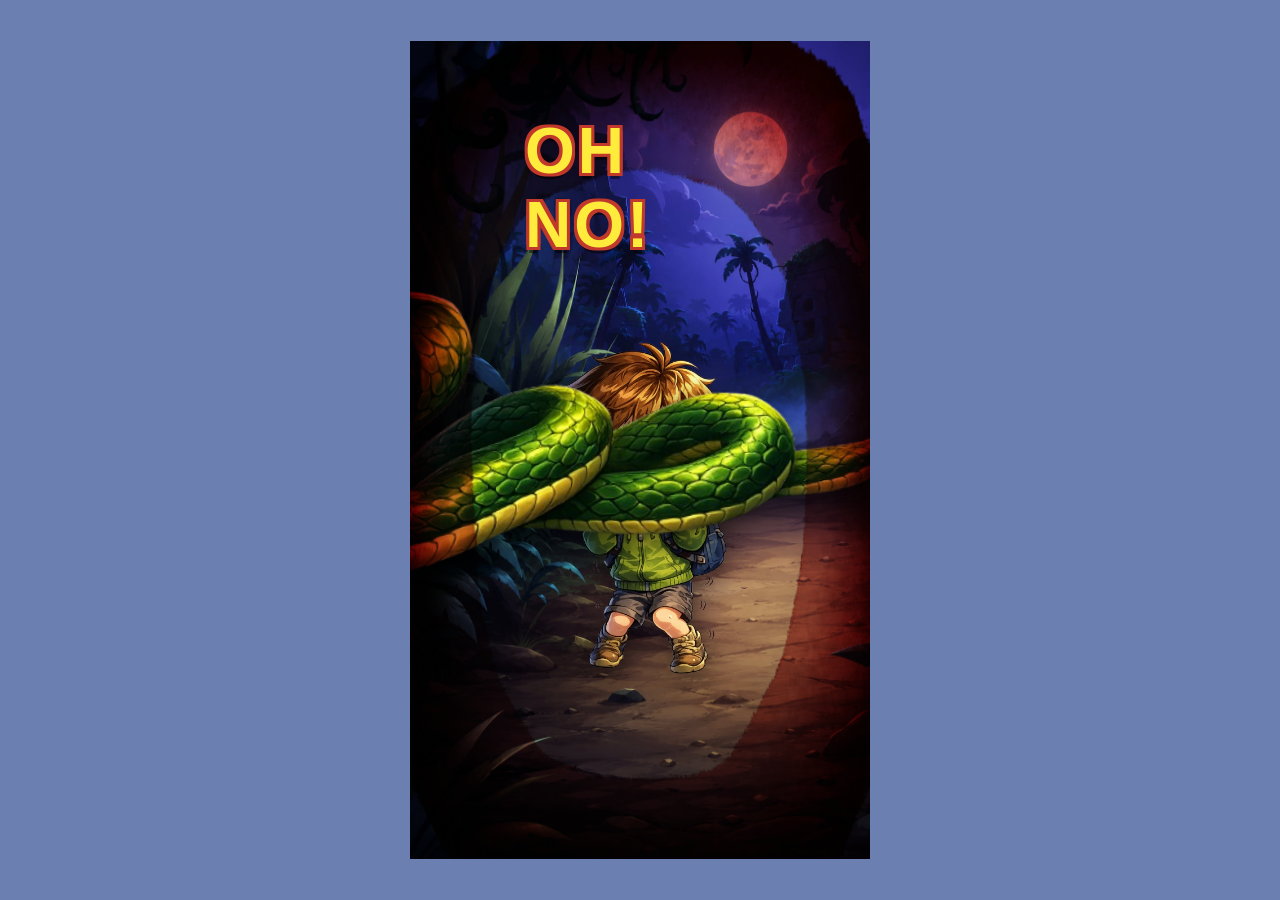
==== commit b1156e70: "Snake: intro uses snake_full, strip uses idle-creep mechanic Mirrors deploy 4f4673d.  Co-Authored-By" ====
--- a/index.html
+++ b/index.html
@@ -26,16 +26,7 @@
         <img class="hero-sprite hero-safe"   src="assets/scene/hero_safe.png"   alt="" draggable="false">
       </div>
       <div class="scene-snake">
-        <div class="snake-head-wrap">
-          <img class="snake-head head-normal" src="assets/scene/snake_head.png"        alt="" draggable="false">
-          <img class="snake-head head-recoil" src="assets/scene/snake_head_recoil.png" alt="" draggable="false">
-        </div>
-        <img class="snake-body snake-body-1" src="assets/scene/snake_body.png" alt="" draggable="false">
-        <img class="snake-body snake-body-2" src="assets/scene/snake_body.png" alt="" draggable="false">
-        <img class="snake-body snake-body-3" src="assets/scene/snake_body.png" alt="" draggable="false">
-        <img class="snake-body snake-body-4" src="assets/scene/snake_body.png" alt="" draggable="false">
-        <img class="snake-body snake-body-5" src="assets/scene/snake_body.png" alt="" draggable="false">
-        <img class="snake-tail"             src="assets/scene/snake_tail.png" alt="" draggable="false">
+        <img class="snake-full" src="assets/scene/snake_full.png" alt="" draggable="false">
       </div>
       <div class="scene-vignette"></div>
     </div>
@@ -44,11 +35,7 @@
     <div id="intro-cinematic" class="cine hidden">
       <div class="cine-bg"></div>
       <img class="cine-hero" src="assets/scene/hero_scared.png" alt="" draggable="false">
-      <img class="cine-snake-head"  src="assets/scene/snake_head.png" alt="" draggable="false">
-      <img class="cine-snake-body4" src="assets/scene/snake_body.png" alt="" draggable="false">
-      <img class="cine-snake-body3" src="assets/scene/snake_body.png" alt="" draggable="false">
-      <img class="cine-snake-body2" src="assets/scene/snake_body.png" alt="" draggable="false">
-      <img class="cine-snake-body1" src="assets/scene/snake_body.png" alt="" draggable="false">
+      <img class="cine-snake-full" src="assets/scene/snake_full.png" alt="" draggable="false">
       <div class="cine-vignette"></div>
       <div class="cine-text" id="intro-text">OH NO!</div>
     </div>
--- a/src/style.css
+++ b/src/style.css
@@ -77,78 +77,35 @@
 }
 #save-scene .hero-sprite.show { opacity: 1; }
 
-/* ---------- Snake ---------- */
-/* Layout: head anchored near hero (left side of strip), body chains rightward,
-   tail extends off-screen. Snake group translates RIGHT on each kill (retreats).
-   Body-1 has a negative translateY so it visually attaches to the head's NECK
-   (upper-right of head sprite, not its center). Each subsequent segment is a bit
-   smaller — gives the snake a sense of receding into the distance. */
+/* ---------- Snake ----------
+   Single painted snake. translateX positions the head (in % of strip width).
+   Initial: head peeks in from right edge. Idle creep advances it leftward
+   toward the hero (time pressure). Each correct letter retreats it rightward.
+   Eventually it slithers fully off-screen. */
 #save-scene .scene-snake {
   position: absolute;
-  left: 26%;
-  right: -8%;                   /* slight overhang so tail extends partly off-screen */
+  left: 0;
+  right: 0;
   top: 50%;
   height: 100%;
   z-index: 4;
-  transform: translate(0%, -50%);
-  transition: transform 320ms cubic-bezier(0.34, 1.4, 0.5, 1);
-  pointer-events: none;
-  display: flex;
-  align-items: center;
-  justify-content: flex-start;
+  transform: translate(var(--snake-pos, 75%), -50%);
+  transition: transform 280ms cubic-bezier(0.34, 1.4, 0.5, 1);
+  pointer-events: none;
   filter: drop-shadow(0 6px 6px rgba(0,0,0,0.5));
 }
-#save-scene .scene-snake img,
-#save-scene .scene-snake .snake-head-wrap {
+#save-scene .snake-full {
   display: block;
-  flex: 0 0 auto;
-  position: relative;
-}
-
-#save-scene .scene-snake .snake-head-wrap {
-  height: 65%;
-  aspect-ratio: 1 / 1;
-  margin-right: -28%;
-  z-index: 6;
-  transform: translateY(-22%);    /* push head UP so the neck/body-attach point sits near strip center */
-}
-#save-scene .snake-head-wrap img {
-  position: absolute;
-  inset: 0;
-  width: 100%; height: 100%;
+  width: 100%;
+  height: 100%;
   object-fit: contain;
-}
-#save-scene .head-recoil  { opacity: 0; transition: opacity 80ms ease; }
-#save-scene .head-recoil.hit { opacity: 1; transition: opacity 0ms; }
-#save-scene .head-normal.hit { opacity: 0; }
-
-/* Mid body: 5 small segments forming a visible wave between head and tail.
-   Alternating Y-offsets + flips create the serpent curve. Each kill destroys one. */
-#save-scene .snake-body {
-  aspect-ratio: 5 / 3;
-  height: 22%;
-}
-/* Bodies sit at strip center (head's lower-right neck attachment). Alternating
-   translateY creates the slithering wave. */
-#save-scene .snake-body-1 { transform: translateY(10%)  rotate(-2deg);             margin-right: -22%; z-index: 5; }
-#save-scene .snake-body-2 { transform: translateY(30%)  rotate(8deg)  scaleX(-1);   margin-right: -22%; z-index: 4; }
-#save-scene .snake-body-3 { transform: translateY(10%)  rotate(-2deg);             margin-right: -22%; z-index: 3; }
-#save-scene .snake-body-4 { transform: translateY(30%)  rotate(8deg)  scaleX(-1);   margin-right: -22%; z-index: 2; }
-#save-scene .snake-body-5 { transform: translateY(15%)  rotate(-2deg);             margin-right: -18%; z-index: 1; }
-#save-scene .snake-tail   { height: 20%; aspect-ratio: 5 / 3; transform: translateY(25%) rotate(-2deg); z-index: 1; }
-
-/* Body destruction: bright glow flash + fade. Then .dead removes from flex flow
-   so the rest of the body chain slides leftward to fill the gap. */
-#save-scene .snake-body.dying {
-  animation: bodyDie 400ms ease forwards;
-  z-index: 10;
-}
-@keyframes bodyDie {
-  0%   { opacity: 1; filter: brightness(1); }
-  30%  { opacity: 1; filter: brightness(2.5) saturate(2) drop-shadow(0 0 16px #9aff4a); }
-  100% { opacity: 0; filter: brightness(1); }
-}
-#save-scene .snake-body.dead { display: none; }
+  object-position: left center;
+  transition: filter 200ms ease;
+}
+#save-scene .snake-full.hit {
+  filter: brightness(1.7) saturate(1.4) drop-shadow(0 0 18px rgba(154, 255, 74, 0.85));
+  transition: filter 0ms;
+}
 
 /* ---------- Vignette ---------- */
 #save-scene .scene-vignette {
@@ -228,42 +185,23 @@
   from { transform: translate(calc(-50% - 2px), -50%); }
   to   { transform: translate(calc(-50% + 2px), -50%); }
 }
-/* Hide extra body parts in intro — the body PNG is S-curved so chaining 4 of them
-   makes spaghetti. Just show head lunging + one trailing body off-screen for "this
-   snake is huge" feel. */
-#intro-cinematic .cine-snake-body2,
-#intro-cinematic .cine-snake-body3,
-#intro-cinematic .cine-snake-body4 { display: none; }
-
-#intro-cinematic .cine-snake-head,
-#intro-cinematic .cine-snake-body1 {
-  position: absolute;
-  filter: drop-shadow(0 6px 10px rgba(0,0,0,0.6));
-}
-#intro-cinematic .cine-snake-head {
-  right: -12%; top: 26%;
-  width: 78%;
+/* Intro snake — single painted illustration lunges in from the right
+   toward the terrified hero center-screen. */
+#intro-cinematic .cine-snake-full {
+  position: absolute;
+  right: -15%;
+  top: 22%;
+  width: 130%;
   z-index: 5;
-  transform-origin: 80% 50%;
-  animation: headLunge 2.5s cubic-bezier(0.45, 0, 0.5, 1) forwards;
-}
-#intro-cinematic .cine-snake-body1 {
-  right: -42%; top: 52%;
-  width: 60%;
-  z-index: 4;                       /* behind head */
-  transform: rotate(18deg);
-  animation: bodyTrail 2.5s ease-out forwards;
-}
-@keyframes headLunge {
-  0%   { opacity: 0; transform: translateX(45%) scale(0.85) rotate(0deg); }
-  35%  { opacity: 1; transform: translateX(22%) scale(1.0)  rotate(-2deg); }
-  70%  { opacity: 1; transform: translateX(5%)  scale(1.18) rotate(-5deg); }
-  100% { opacity: 1; transform: translateX(-8%) scale(1.25) rotate(-3deg); }
-}
-@keyframes bodyTrail {
-  0%   { opacity: 0; transform: translateX(35%) rotate(18deg); }
-  60%  { opacity: 0.85; transform: translateX(8%) rotate(18deg); }
-  100% { opacity: 0.85; transform: translateX(0%) rotate(15deg); }
+  filter: drop-shadow(0 8px 14px rgba(0,0,0,0.7));
+  transform-origin: 70% 50%;
+  animation: snakeLungeFull 2.5s cubic-bezier(0.45, 0, 0.5, 1) forwards;
+}
+@keyframes snakeLungeFull {
+  0%   { opacity: 0; transform: translateX(35%) scale(0.85) rotate(0deg); }
+  35%  { opacity: 1; transform: translateX(18%) scale(1.0)  rotate(-2deg); }
+  70%  { opacity: 1; transform: translateX(4%)  scale(1.1)  rotate(-4deg); }
+  100% { opacity: 1; transform: translateX(-6%) scale(1.18) rotate(-3deg); }
 }
 
 #intro-cinematic .cine-vignette {
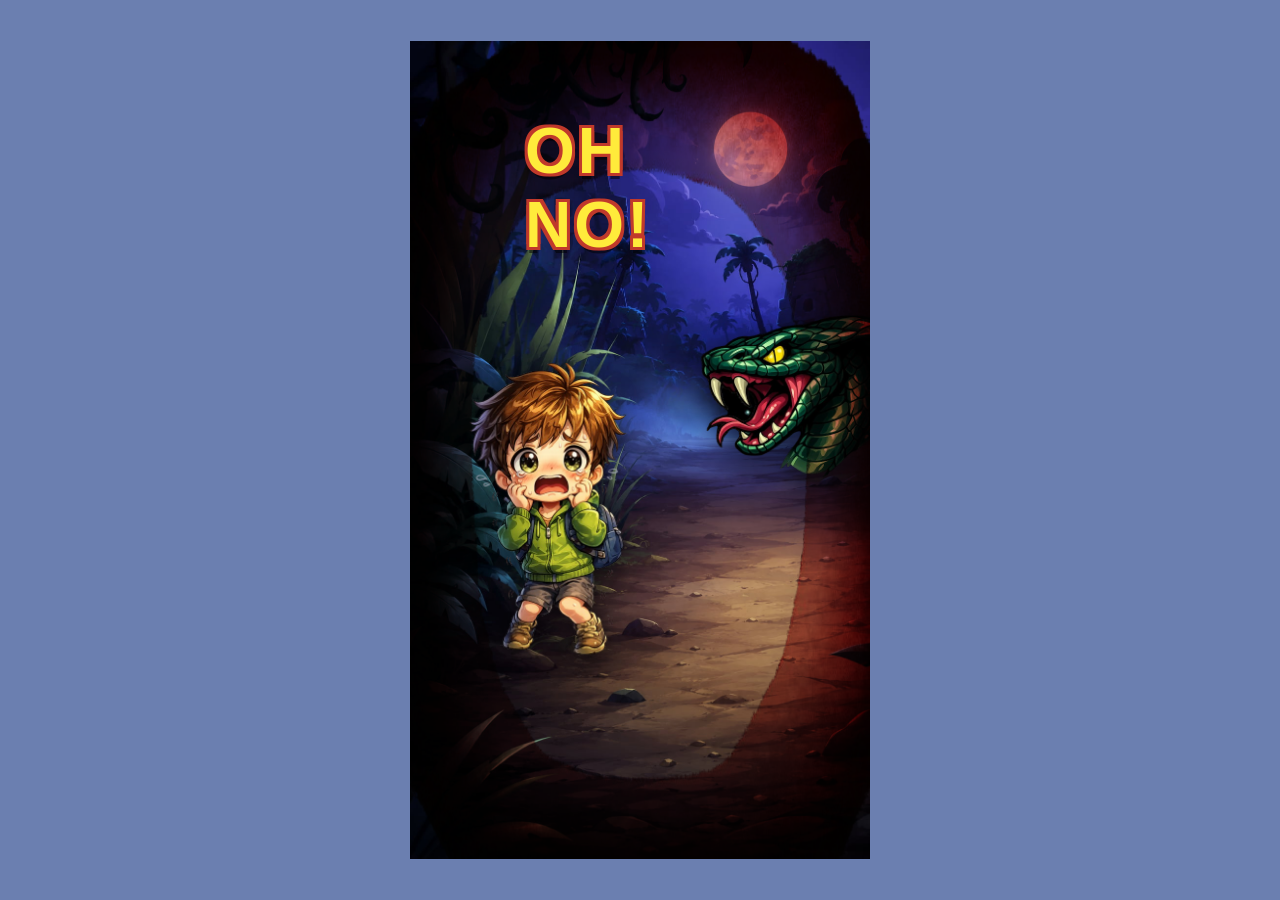
==== commit 826f36bc: "Snake: intro head-peek + 10s grace + bigger per-kill knockback Mirrors deploy 91aa589.  Co-Authored-" ====
--- a/index.html
+++ b/index.html
@@ -35,7 +35,7 @@
     <div id="intro-cinematic" class="cine hidden">
       <div class="cine-bg"></div>
       <img class="cine-hero" src="assets/scene/hero_scared.png" alt="" draggable="false">
-      <img class="cine-snake-full" src="assets/scene/snake_full.png" alt="" draggable="false">
+      <img class="cine-snake-head" src="assets/scene/snake_head.png" alt="" draggable="false">
       <div class="cine-vignette"></div>
       <div class="cine-text" id="intro-text">OH NO!</div>
     </div>
--- a/src/style.css
+++ b/src/style.css
@@ -171,12 +171,12 @@
   filter: brightness(1.4) saturate(1.2) hue-rotate(20deg);
 }
 
-/* INTRO: snake LUNGES at terrified hero */
+/* INTRO: kid on the left, snake head peeks in from the right edge */
 #intro-cinematic .cine-hero {
   position: absolute;
-  left: 50%; top: 58%;
+  left: 30%; top: 58%;
   transform: translate(-50%, -50%);
-  width: 50%;
+  width: 44%;
   z-index: 4;
   filter: drop-shadow(0 6px 12px rgba(0,0,0,0.5));
   animation: heroTremble 0.18s ease-in-out infinite alternate;
@@ -185,23 +185,22 @@
   from { transform: translate(calc(-50% - 2px), -50%); }
   to   { transform: translate(calc(-50% + 2px), -50%); }
 }
-/* Intro snake — single painted illustration lunges in from the right
-   toward the terrified hero center-screen. */
-#intro-cinematic .cine-snake-full {
-  position: absolute;
-  right: -15%;
-  top: 22%;
-  width: 130%;
+/* Intro snake — just the head peeks in from the right edge, signaling danger
+   without dominating the frame. The kid stays the focal point on the left. */
+#intro-cinematic .cine-snake-head {
+  position: absolute;
+  right: -12%;
+  top: 44%;
+  width: 50%;
   z-index: 5;
   filter: drop-shadow(0 8px 14px rgba(0,0,0,0.7));
-  transform-origin: 70% 50%;
-  animation: snakeLungeFull 2.5s cubic-bezier(0.45, 0, 0.5, 1) forwards;
-}
-@keyframes snakeLungeFull {
-  0%   { opacity: 0; transform: translateX(35%) scale(0.85) rotate(0deg); }
-  35%  { opacity: 1; transform: translateX(18%) scale(1.0)  rotate(-2deg); }
-  70%  { opacity: 1; transform: translateX(4%)  scale(1.1)  rotate(-4deg); }
-  100% { opacity: 1; transform: translateX(-6%) scale(1.18) rotate(-3deg); }
+  transform-origin: 80% 50%;
+  animation: snakeHeadPeek 2.5s cubic-bezier(0.45, 0, 0.5, 1) forwards;
+}
+@keyframes snakeHeadPeek {
+  0%   { opacity: 0; transform: translate(45%, -50%) scale(0.9); }
+  55%  { opacity: 1; transform: translate(8%,  -50%) scale(1.0); }
+  100% { opacity: 1; transform: translate(0%,  -50%) scale(1.05); }
 }
 
 #intro-cinematic .cine-vignette {
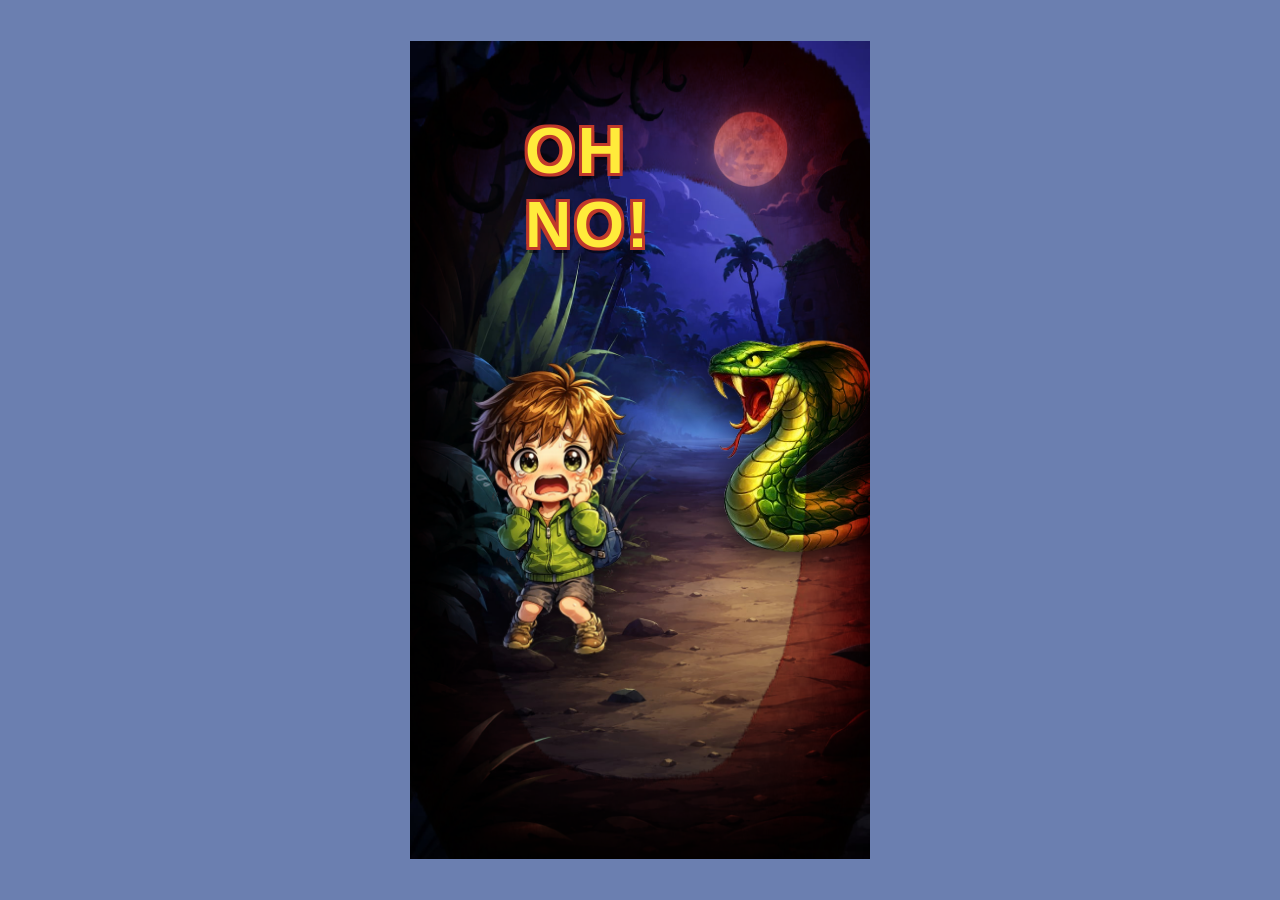
==== commit 8782e1a1: "Snake: intro uses snake_full peek + creep active from word 1 Mirrors deploy af5eb6c.  Co-Authored-By" ====
--- a/index.html
+++ b/index.html
@@ -35,7 +35,7 @@
     <div id="intro-cinematic" class="cine hidden">
       <div class="cine-bg"></div>
       <img class="cine-hero" src="assets/scene/hero_scared.png" alt="" draggable="false">
-      <img class="cine-snake-head" src="assets/scene/snake_head.png" alt="" draggable="false">
+      <img class="cine-snake-full" src="assets/scene/snake_full.png" alt="" draggable="false">
       <div class="cine-vignette"></div>
       <div class="cine-text" id="intro-text">OH NO!</div>
     </div>
--- a/src/style.css
+++ b/src/style.css
@@ -185,21 +185,22 @@
   from { transform: translate(calc(-50% - 2px), -50%); }
   to   { transform: translate(calc(-50% + 2px), -50%); }
 }
-/* Intro snake — just the head peeks in from the right edge, signaling danger
-   without dominating the frame. The kid stays the focal point on the left. */
-#intro-cinematic .cine-snake-head {
-  position: absolute;
-  right: -12%;
-  top: 44%;
-  width: 50%;
+/* Intro snake — full snake illustration slides in from the right.
+   Positioned so head ends up just inside the right edge (peeking in),
+   body trails off-screen right. Kid stays the focal point on the left. */
+#intro-cinematic .cine-snake-full {
+  position: absolute;
+  left: 60%;
+  top: 50%;
+  width: 110%;
   z-index: 5;
   filter: drop-shadow(0 8px 14px rgba(0,0,0,0.7));
-  transform-origin: 80% 50%;
-  animation: snakeHeadPeek 2.5s cubic-bezier(0.45, 0, 0.5, 1) forwards;
-}
-@keyframes snakeHeadPeek {
-  0%   { opacity: 0; transform: translate(45%, -50%) scale(0.9); }
-  55%  { opacity: 1; transform: translate(8%,  -50%) scale(1.0); }
+  transform-origin: 0% 50%;
+  animation: snakeIntroPeek 2.5s cubic-bezier(0.45, 0, 0.5, 1) forwards;
+}
+@keyframes snakeIntroPeek {
+  0%   { opacity: 0; transform: translate(40%, -50%) scale(0.9); }
+  55%  { opacity: 1; transform: translate(10%, -50%) scale(1.0); }
   100% { opacity: 1; transform: translate(0%,  -50%) scale(1.05); }
 }
 
